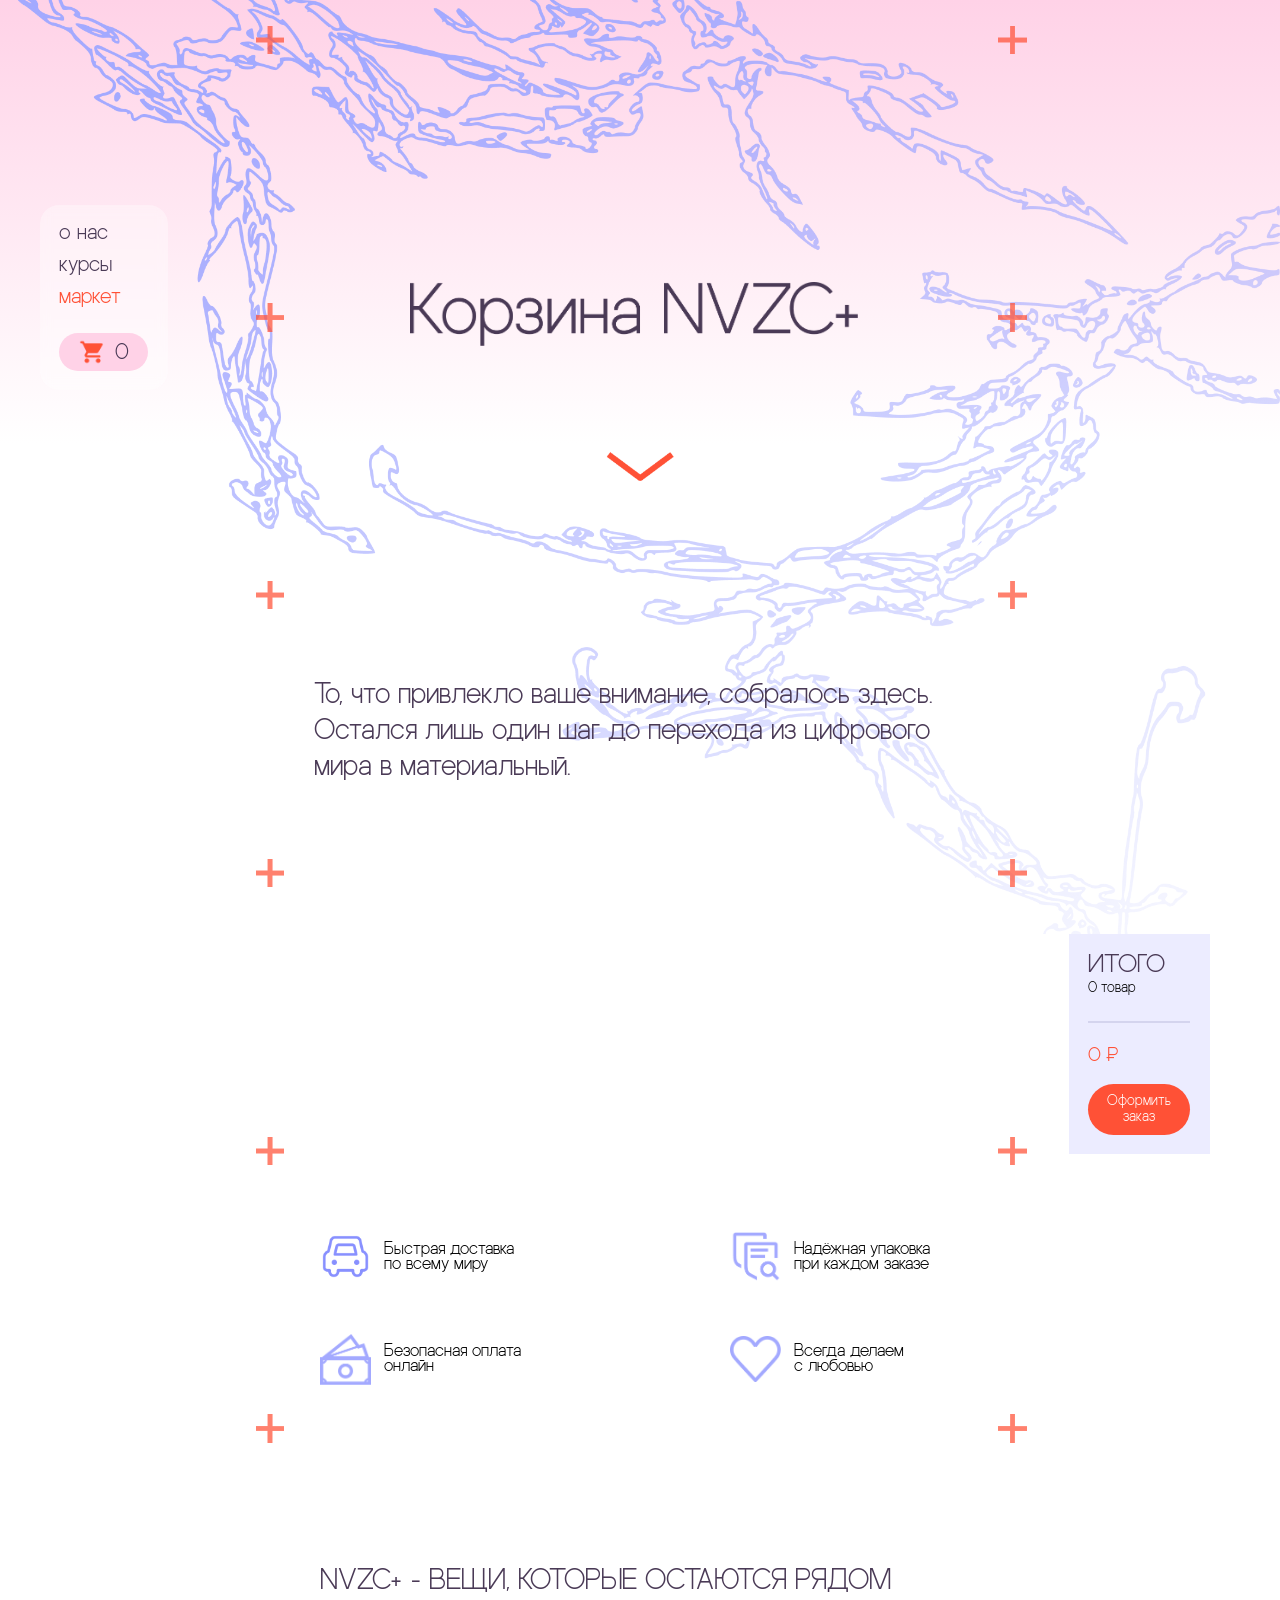
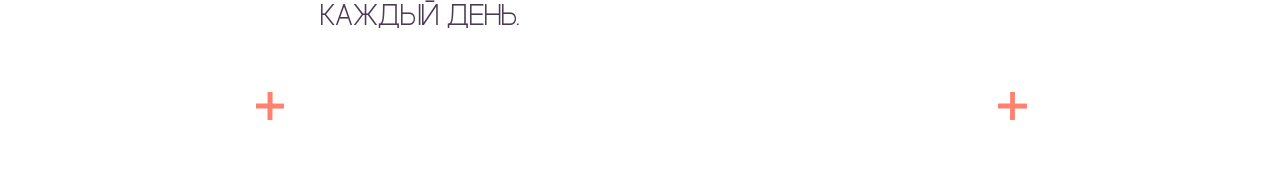
==== cart.html @ 950e5494 "end" ====
<!doctype html>
<html lang="en">
  <head>
    <meta charset="UTF-8" />
    <meta name="viewport" content="width=device-width, initial-scale=1.0" />
    <title>NVZC+Cart</title>
    <link rel="stylesheet" href="./style_sheets/style.css" />
    <script defer src="./javascripts/preloader.js"></script>
    <script defer src="./javascripts/cart.js"></script>
  </head>
  <body>
    <div id="loading">
      <main id="preloader">
        <div class="start-plus">
          <div class="click-line top-line"></div>
          <div class="click-line right-line"></div>
          <div class="click-line bottom-line"></div>
          <div class="click-line left-line"></div>

          <div class="plus_plus">
            <img class="plus1" src="images/plus1.png" alt="" />
            <img class="plus2" src="images/plus2.png" alt="" />
          </div>
        </div>
      </main>
    </div>

    <section class="page_content">
      <div class="plus_column"></div>
      <div class="plus_column2"></div>

      <nav class="side_menu">
        <a class="menu_link" href="index.html">о нас</a>
        <a class="menu_link" href="courses.html">курсы</a>

        <a class="menu_link_active" href="shop.html">маркет</a>
        <a class="menu_cart" href="cart.html">
          <img src="images/cart.png" alt="" />
          <span>0</span>
          <div class="cart_chip">+1</div>
        </a>
      </nav>

      <section id="firstSection_Cart">
        <div class="pinkBackgroud1"></div>
        <div class="background_lines1">
          <img src="images/background_lines2.png" alt="" />
        </div>

        <img class="header_courses" src="images/header_cart.png" alt="" />
        <div class="scroll_arrow">
          <img src="images/arrow_down.png" alt="" />
        </div>
        <p class="about_text12">
          То, что привлекло ваше внимание, собралось здесь. Остался лишь один
          шаг до перехода из цифрового мира в материальный.
        </p>
      </section>
      <section id="secondSection_Cart">
        <div class="cart_content">
          <div class="cart_items"></div>

          <aside class="cart_total">
            <h2>ИТОГО</h2>
            <p class="total_count">0 товаров</p>

            <div class="total_line"></div>

            <p class="total_price">0 ₽</p>

            <button class="order_btn">Оформить<br />заказ</button>
            <div class="order_success"></div>
          </aside>
        </div>
      </section>
      <section id="thirdSection_Cart">
        <div class="cart_features">
          <div class="feature">
            <img src="images/icon_car.png" alt="" />
            <p>Быстрая доставка<br />по всему миру</p>
          </div>

          <div class="feature">
            <img src="images/icon_quality.png" alt="" />
            <p>Надёжная упаковка<br />при каждом заказе</p>
          </div>

          <div class="feature">
            <img src="images/icon_money.png" alt="" />
            <p>Безопасная оплата<br />онлайн</p>
          </div>

          <div class="feature">
            <img src="images/icon_fav.png" alt="" />
            <p>Всегда делаем <br />с любовью</p>
          </div>
        </div>

        <p class="cart_footer">
          NVZC+ - ВЕЩИ, КОТОРЫЕ ОСТАЮТСЯ РЯДОМ<br />
          КАЖДЫЙ ДЕНЬ.
        </p>
      </section>
    </section>
  </body>
</html>
---- style_sheets/style.css ----
@import "reset.css";
@import "fonts.css";
@import "layout.css";
@import "animation.css";
@import "adaptive.css";
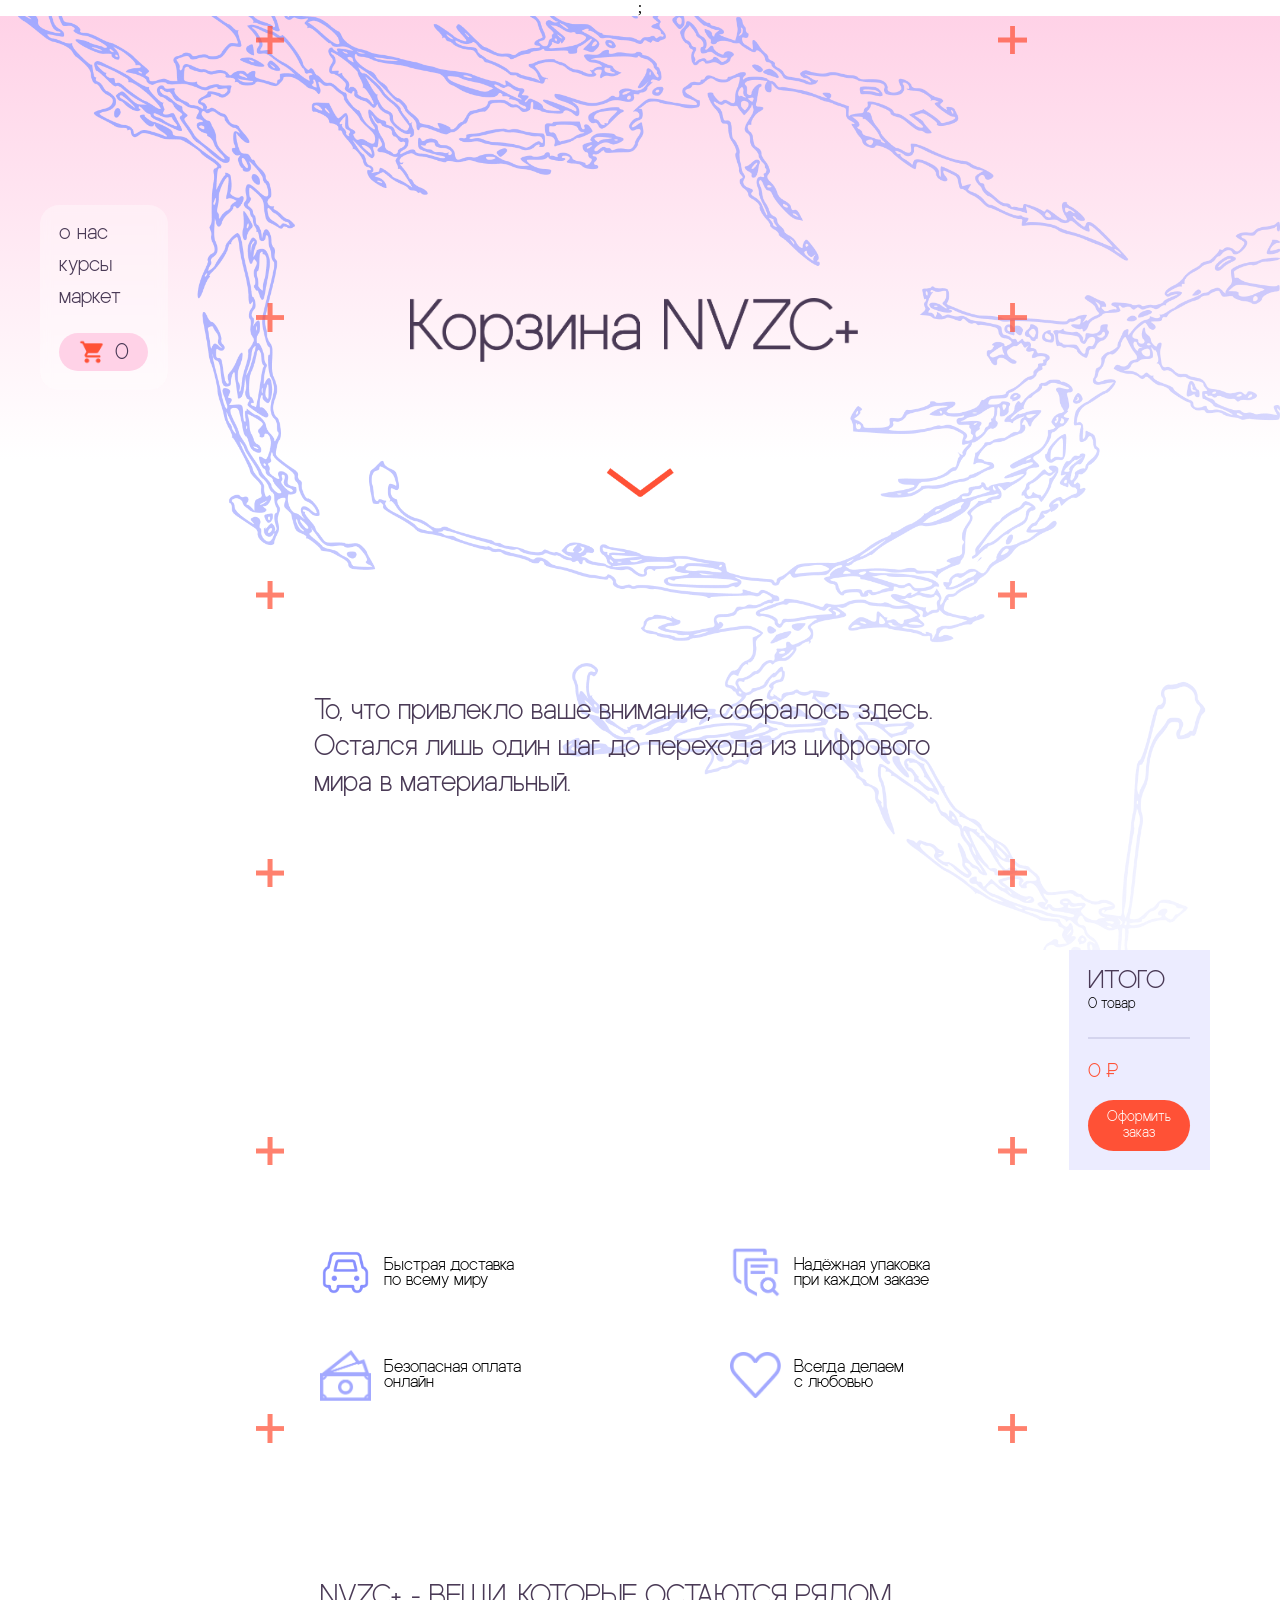
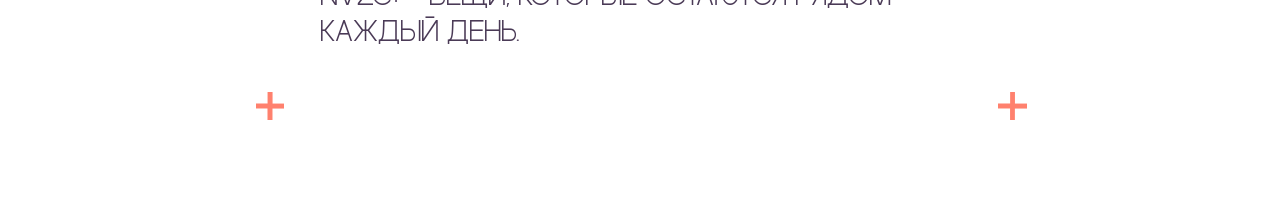
==== commit d60e75c6: "final" ====
--- a/cart.html
+++ b/cart.html
@@ -7,6 +7,23 @@
     <link rel="stylesheet" href="./style_sheets/style.css" />
     <script defer src="./javascripts/preloader.js"></script>
     <script defer src="./javascripts/cart.js"></script>
+
+     <link
+      rel="icon"
+      href="images/FAVICON.ico"
+      type="images/ico"
+    />
+    <meta property="og:type" content="web-site" />
+    <meta property="og:title" content="NVZC+" " />
+    <meta
+      property="og:description"
+      content="Узнайте всё об особенностях вашего внутреннего состояния и чуточку больше с командой NVZC+!"
+    />
+    <meta
+      property="og:image"
+      content="https://raw.githubusercontent.com/zdarzuzz/NVZC-N/refs/heads/main/COVER.jpg"
+    />
+    <meta property="og:url" content="https://zdarzuzz.github.io/NVZC-N/" />;
   </head>
   <body>
     <div id="loading">
@@ -33,7 +50,7 @@
         <a class="menu_link" href="index.html">о нас</a>
         <a class="menu_link" href="courses.html">курсы</a>
 
-        <a class="menu_link_active" href="shop.html">маркет</a>
+        <a class="menu_link" href="shop.html">маркет</a>
         <a class="menu_cart" href="cart.html">
           <img src="images/cart.png" alt="" />
           <span>0</span>
